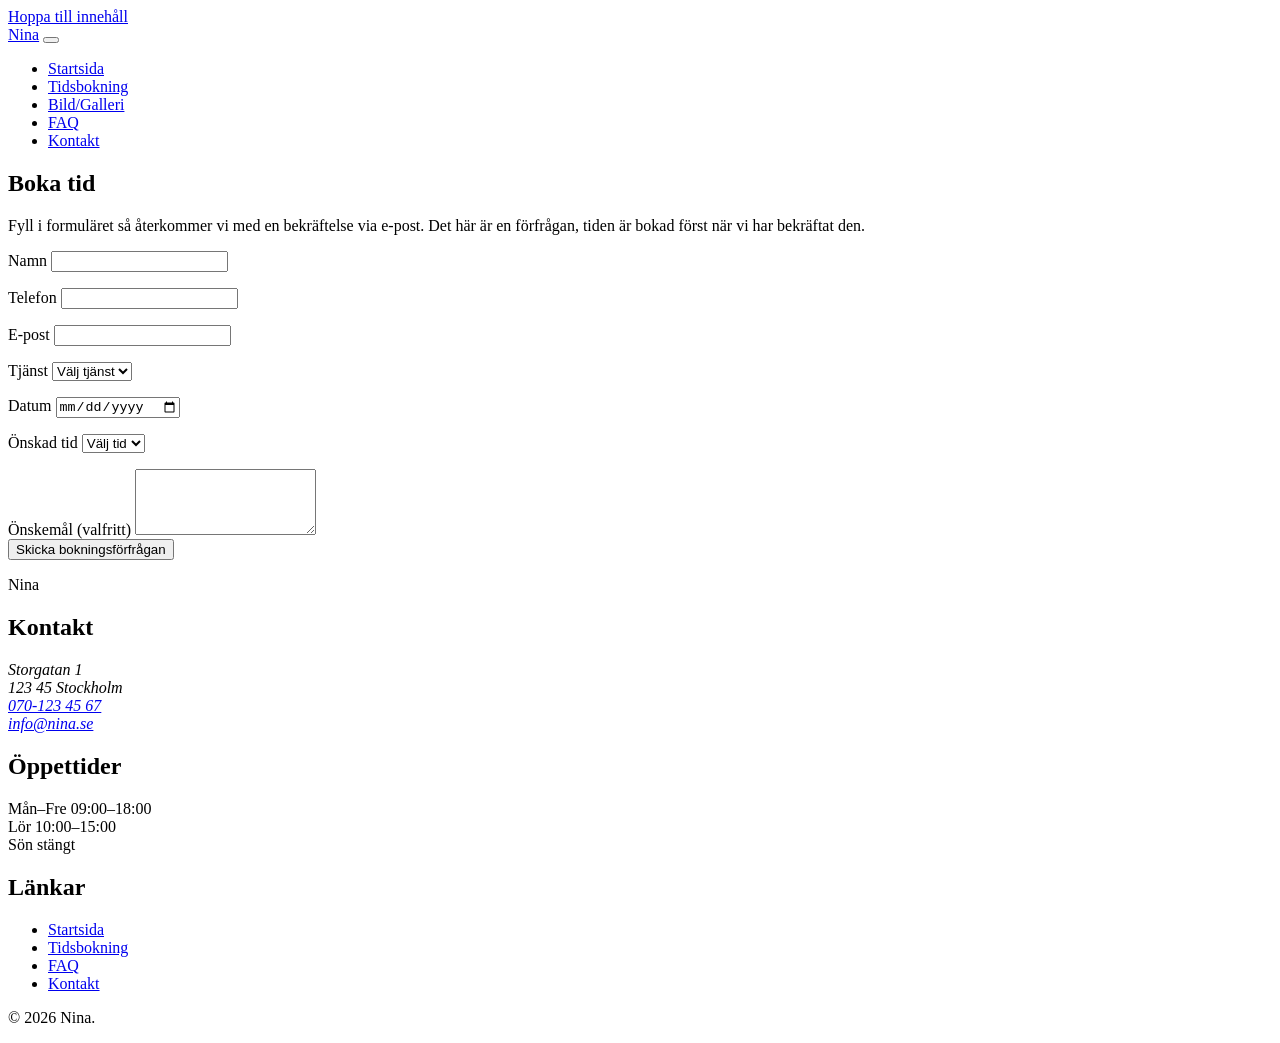
==== booking.html @ 43139fcc "feat: add booking page with form and validation" ====
<!DOCTYPE html>
<html lang="sv">

<head>
    <meta charset="UTF-8">
    <meta name="viewport" content="width=device-width, initial-scale=1.0">
    <meta name="description" content="Skicka en bokningsförfrågan till Nina. välj tjänst, datum och tid.">
    <title>Boka tid hos Nina</title>

    <link rel="preconnect" href="https://fonts.googleapis.com">
    <link rel="preconnect" href="https://fonts.gstatic.com" crossorigin>
    <link
        href="https://fonts.googleapis.com/css2?family=Lato:wght@400;700&family=Playfair+Display:wght@500;700&display=swap"
        rel="stylesheet">

    <link rel="stylesheet" href="css/style.css">

    <script src="js/main.js" defer></script>
</head>

<body>

    <!-- Link for keyboard users to skip the menu -->
    <a class="skip-link" href="#main">Hoppa till innehåll</a>

    <header class="site-header">
        <a class="logo" href="index.html">Nina</a>

        <!-- Hamburger button, shown on small screens only -->
        <button class="menu-toggle" id="menu-toggle" aria-label="Öppna meny" aria-expanded="false"
            aria-controls="main-nav">
            <span></span>
            <span></span>
            <span></span>
        </button>

        <nav id="main-nav" class="main-nav" aria-label="Huvudmeny">
            <ul>
                <!-- aria-current marks the page the visitor is on -->
                <li><a href="index.html">Startsida</a></li>
                <li><a href="booking.html" aria-current="page">Tidsbokning</a></li>
                <li><a href="gallery.html">Bild/Galleri</a></li>
                <li><a href="faq.html">FAQ</a></li>
                <li><a href="contact.html">Kontakt</a></li>
            </ul>
        </nav>
    </header>

    <main id="main">

        <!--  Booking request  -->
        <section class="page-section" aria-labelledby="page-title">
            <h1 id="page-title">Boka tid</h1>
            <p class="page-intro">
                Fyll i formuläret så återkommer vi med en bekräftelse via e-post.
                Det här är en förfrågan, tiden är bokad först när vi har bekräftat den.
            </p>

            <!-- no-validate turns off the browser's own validation, JS validates instead -->
            <form id="booking-form" novalidate>

                <div class="form-group">
                    <label for="b-name">Namn</label>
                    <input type="text" id="b-name" name="name" autocomplete="name">
                    <p class="error" id="b-name-error" role="alert"></p>
                </div>

                <div class="form-group">
                    <label for="b-phone">Telefon</label>
                    <input type="tel" id="b-phone" name="phone" autocomplete="tel">
                    <p class="error" id="b-phone-error" role="alert"></p>
                </div>

                <div class="form-group">
                    <label for="b-email">E-post</label>
                    <input type="email" id="b-email" name="email" autocomplete="email">
                    <p class="error" id="b-email-error" role="alert"></p>
                </div>

                <div class="form-group">
                    <label for="b-service">Tjänst</label>
                    <select id="b-service" name="service">
                        <option value="">Välj tjänst</option>
                        <option value="Hårfärg">Hårfärg</option>
                        <option value="Klippning">Klippning</option>
                        <option value="Styling">Styling</option>
                    </select>
                    <p class="error" id="b-service-error" role="alert"></p>
                </div>

                <div class="form-group">
                    <label for="b-date">Datum</label>
                    <input type="date" id="b-date" name="date">
                    <p class="error" id="b-date-error" role="alert"></p>
                </div>

                <div class="form-group">
                    <label for="b-time">Önskad tid</label>
                    <select id="b-time" name="time">
                        <option value="">Välj tid</option>
                        <option value="09:00">09:00</option>
                        <option value="10:00">10:00</option>
                        <option value="11:00">11:00</option>
                        <option value="12:00">12:00</option>
                        <option value="13:00">13:00</option>
                        <option value="14:00">14:00</option>
                        <option value="15:00">15:00</option>
                        <option value="16:00">16:00</option>
                        <option value="17:00">17:00</option>
                    </select>
                    <p class="error" id="b-time-error" role="alert"></p>
                </div>

                <!-- Optional field, no validation needed -->
                <div class="form-group">
                    <label for="b-notes">Önskemål (valfritt)</label>
                    <textarea id="b-notes" name="notes" rows="4"></textarea>
                </div>

                <button type="submit" class="btn">Skicka bokningsförfrågan</button>

                <!-- Confirmation message written by JS after a successful submit -->
                <p id="booking-success" class="success" role="status"></p>
            </form>
        </section>

    </main>

    <footer class="site-footer">
        <p class="logo">Nina</p>

        <div class="footer-columns">
            <section aria-labelledby="footer-contact">
                <h2 id="footer-contact">Kontakt</h2>
                <address>
                    Storgatan 1<br>
                    123 45 Stockholm<br>
                    <a href="tel:+46701234567">070-123 45 67</a><br>
                    <a href="mailto:info@nina.se">info@nina.se</a>
                </address>
            </section>

            <section aria-labelledby="footer-hours">
                <h2 id="footer-hours">Öppettider</h2>
                <p>Mån–Fre 09:00–18:00<br>Lör 10:00–15:00<br>Sön stängt</p>
            </section>

            <nav aria-labelledby="footer-links">
                <h2 id="footer-links">Länkar</h2>
                <ul>
                    <li><a href="index.html">Startsida</a></li>
                    <li><a href="booking.html">Tidsbokning</a></li>
                    <li><a href="faq.html">FAQ</a></li>
                    <li><a href="contact.html">Kontakt</a></li>
                </ul>
            </nav>
        </div>

        <p class="copyright">&copy; 2026 Nina.</p>
    </footer>

</body>

</html>
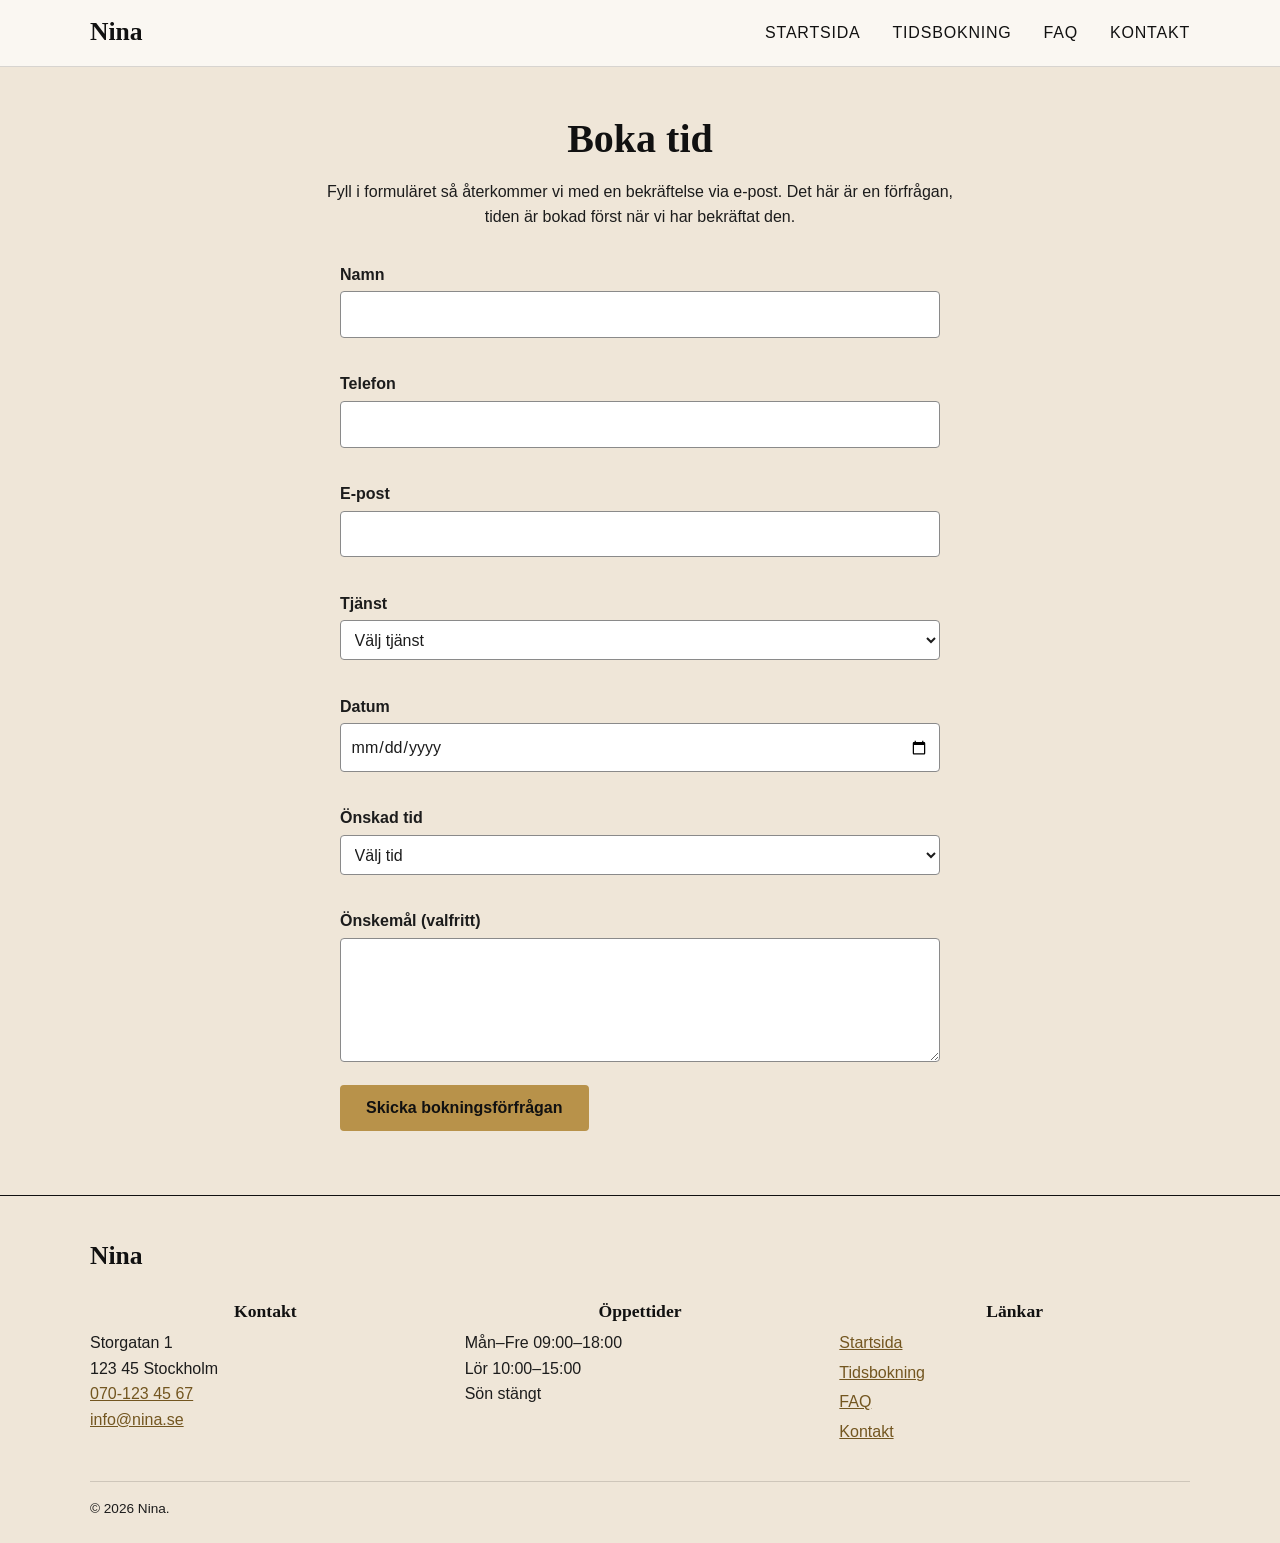
==== commit 322a9a4d: "fix: remove gallery link from nav" ====
--- a/booking.html
+++ b/booking.html
@@ -39,7 +39,6 @@
                 <!-- aria-current marks the page the visitor is on -->
                 <li><a href="index.html">Startsida</a></li>
                 <li><a href="booking.html" aria-current="page">Tidsbokning</a></li>
-                <li><a href="gallery.html">Bild/Galleri</a></li>
                 <li><a href="faq.html">FAQ</a></li>
                 <li><a href="contact.html">Kontakt</a></li>
             </ul>
--- a/css/style.css
+++ b/css/style.css
@@ -0,0 +1,647 @@
+/* Colour palette, fonts and side spacing stored as variables */
+:root {
+  --bg: #faf7f2; /* off-white: header and light sections */
+  --text: #1c1c1c; /* body text */
+  --primary: #111111; /* almost black: headings and dark sections */
+  --accent: #b8924a; /* gold: buttons and decorations */
+  --accent-dark: #735620; /* darker gold: text links  */
+  --surface: #efe6d8; /* beige: main page background */
+  --white: #ffffff;
+
+  --font-heading: "Playfair Display", serif;
+  --font-body: "Lato", sans-serif;
+
+  /* Side padding: at least 1rem, and content is centred (max 1100px) on wide screens */
+  --side: max(1rem, calc((100% - 1100px) / 2));
+}
+
+/* Make width and height include padding and border */
+*,
+*::before,
+*::after {
+  box-sizing: border-box;
+}
+
+/* Remove default spacing */
+* {
+  margin: 0;
+  padding: 0;
+}
+
+body {
+  background: var(--surface);
+  color: var(--text);
+  font-family: var(--font-body);
+  line-height: 1.6;
+}
+
+/* Images never become wider than their container */
+img {
+  display: block;
+  max-width: 100%;
+}
+
+h1,
+h2,
+h3 {
+  font-family: var(--font-heading);
+  color: var(--primary);
+  line-height: 1.2;
+}
+
+/* Section h2 are centred by default */
+h2 {
+  font-size: 1.8rem;
+  text-align: center;
+  margin-bottom: 1.5rem;
+}
+
+h3 {
+  font-size: 1.3rem;
+}
+
+a {
+  color: var(--accent-dark);
+}
+
+address {
+  font-style: normal;
+}
+/*
+ BUTTONS, FOCUS STYLE AND SKIP LINK
+*/
+
+/* Main button style used for all booking links */
+.btn {
+  display: inline-block;
+  background: var(--accent);
+  color: var(--primary);
+  border: 2px solid var(--accent);
+  border-radius: 4px;
+  padding: 0.75rem 1.5rem;
+  font-family: var(--font-body);
+  font-size: 1rem;
+  font-weight: 700;
+  text-decoration: none;
+  cursor: pointer;
+  transition:
+    background 0.2s,
+    color 0.2s;
+}
+
+/* Colours are inverted on hover and keyboard focus */
+.btn:hover,
+.btn:focus-visible {
+  background: var(--primary);
+  border-color: var(--primary);
+  color: var(--accent);
+}
+
+/* Clear outline for keyboard users (accessibility) */
+:focus-visible {
+  outline: 3px solid var(--primary);
+  outline-offset: 3px;
+}
+
+/* Skip link: hidden above the page until it gets keyboard focus */
+.skip-link {
+  position: absolute;
+  top: -4rem;
+  left: 1rem;
+  z-index: 100;
+  background: var(--primary);
+  color: var(--bg);
+  padding: 0.5rem 1rem;
+}
+
+.skip-link:focus {
+  top: 1rem;
+}
+
+/*
+HEADER AND NAVIGATION (hamburger menu on mobile)
+    */
+.site-header {
+  position: relative;
+  display: flex;
+  justify-content: space-between;
+  align-items: center;
+  padding: 0.75rem var(--side);
+  background: var(--bg);
+  border-bottom: 1px solid rgba(17, 17, 17, 0.15);
+}
+
+/* Logo text  */
+.logo {
+  font-family: var(--font-heading);
+  font-size: 1.6rem;
+  font-weight: 700;
+  color: var(--primary);
+  text-decoration: none;
+}
+
+/* Hamburger button: three bars on top of each other */
+.menu-toggle {
+  display: flex;
+  flex-direction: column;
+  gap: 5px;
+  background: none;
+  border: none;
+  padding: 0.5rem;
+  cursor: pointer;
+}
+
+/* One bar in the hamburger icon */
+.menu-toggle span {
+  display: block;
+  width: 26px;
+  height: 3px;
+  background: var(--primary);
+  transition:
+    transform 0.3s,
+    opacity 0.3s;
+}
+
+/* When the menu is open the bars turn into an X  */
+.menu-toggle[aria-expanded="true"] span:nth-child(1) {
+  transform: translateY(8px) rotate(45deg);
+}
+.menu-toggle[aria-expanded="true"] span:nth-child(2) {
+  opacity: 0;
+}
+.menu-toggle[aria-expanded="true"] span:nth-child(3) {
+  transform: translateY(-8px) rotate(-45deg);
+}
+
+/* Mobile menu: hidden by default */
+.main-nav {
+  display: none;
+  position: absolute;
+  top: 100%;
+  left: 0;
+  right: 0;
+  z-index: 50;
+  background: var(--bg);
+  border-bottom: 1px solid rgba(17, 17, 17, 0.15);
+}
+
+.main-nav.open {
+  display: block;
+}
+
+.main-nav ul {
+  list-style: none;
+}
+
+.main-nav a {
+  display: block;
+  padding: 1rem var(--side);
+  color: var(--primary);
+  text-decoration: none;
+  text-transform: uppercase;
+  letter-spacing: 0.05em;
+}
+
+/* Beige background when hovering a menu link */
+.main-nav a:hover {
+  background: var(--surface);
+}
+
+/* HOMEPAGE */
+
+.hero-images {
+  display: grid;
+  grid-template-columns: repeat(3, 1fr);
+  gap: 2px;
+}
+
+.hero-images img {
+  width: 100%;
+  height: 240px;
+  object-fit: cover;
+}
+
+.hero-text {
+  padding: 2rem var(--side);
+  text-align: center;
+  background: var(--bg);
+}
+
+.hero-text h1 {
+  font-size: 2rem;
+  margin-bottom: 0.75rem;
+}
+
+.hero-text p {
+  max-width: 36rem;
+  margin: 0 auto 1.5rem;
+}
+/* ----- Services ----- */
+
+/* Space around the services section */
+.services {
+  padding: 3rem var(--side);
+}
+
+/* Mobile: one card per row */
+.service-cards {
+  display: grid;
+  grid-template-columns: 1fr;
+  gap: 2.5rem;
+}
+
+.card {
+  display: flex;
+  flex-direction: column;
+  align-items: center;
+  gap: 0.75rem;
+  text-align: center;
+}
+
+.card img {
+  width: 100%;
+  max-width: 320px;
+  aspect-ratio: 3 / 4;
+  object-fit: cover;
+}
+
+.card p {
+  flex-grow: 1;
+}
+
+/* About section: text and image under each other on mobile */
+.about {
+  display: grid;
+  gap: 1.5rem;
+  padding: 3rem var(--side);
+  background: var(--bg);
+}
+
+.about h2 {
+  text-align: left;
+}
+
+.about-text p {
+  margin-bottom: 1rem;
+}
+
+.about img {
+  width: 100%;
+  aspect-ratio: 4 / 3;
+  object-fit: cover;
+  border-radius: 4px;
+}
+
+.why-us {
+  padding: 3rem var(--side);
+}
+
+.why-list {
+  list-style: none;
+  display: grid;
+  gap: 1.5rem;
+}
+
+/*  white box with a gold line on top */
+.why-list li {
+  background: var(--white);
+  border-top: 3px solid var(--accent);
+  padding: 1.5rem;
+  text-align: center;
+}
+
+.why-list h3 {
+  margin-bottom: 0.5rem;
+}
+/* ----- Testimonials ----- */
+
+.testimonials {
+  padding: 3rem var(--side);
+  background: var(--bg);
+}
+
+/* Reviews under each other on mobile */
+.review-list {
+  display: grid;
+  gap: 1.5rem;
+}
+
+.review-list figure {
+  background: var(--surface);
+  border-left: 4px solid var(--accent);
+  padding: 1.5rem;
+}
+
+.review-list blockquote {
+  font-family: var(--font-heading);
+  font-size: 1.1rem;
+  font-style: italic;
+}
+
+.review-list figcaption {
+  margin-top: 0.75rem;
+  font-size: 0.9rem;
+  font-weight: 700;
+}
+
+/* ----- Opening hours ----- */
+
+.hours {
+  padding: 3rem var(--side);
+  text-align: center;
+}
+
+.open-status {
+  margin-bottom: 1rem;
+  font-weight: 700;
+}
+
+/* Opening hours table */
+.hours table {
+  width: 100%;
+  max-width: 420px;
+  margin: 0 auto 1.5rem;
+  border-collapse: collapse;
+  background: var(--white);
+}
+
+.hours caption {
+  padding: 0.75rem;
+  font-weight: 700;
+}
+
+.hours th,
+.hours td {
+  padding: 0.75rem;
+  text-align: left;
+  border-bottom: 1px solid #d8cdbb;
+}
+
+/* ----- Call to action ----- */
+
+.cta {
+  padding: 3.5rem var(--side);
+  background: var(--primary);
+  text-align: center;
+}
+
+.cta h2 {
+  color: var(--bg);
+}
+
+.cta p {
+  margin-bottom: 1.5rem;
+  color: var(--bg);
+}
+
+/* hover colours on a dark background */
+.cta .btn:hover,
+.cta .btn:focus-visible {
+  background: var(--bg);
+  border-color: var(--bg);
+  color: var(--primary);
+}
+
+/* Gold focus outline, visible on the dark background */
+.cta :focus-visible {
+  outline-color: var(--accent);
+}
+
+/* FOOTER */
+
+.site-footer {
+  padding: 2.5rem var(--side) 1.5rem;
+  background: var(--surface);
+  border-top: 1px solid var(--primary);
+  text-align: center;
+}
+
+.site-footer .logo {
+  display: block;
+  margin-bottom: 1.5rem;
+}
+
+/* Mobile: footer columns are placed under each other */
+.footer-columns {
+  display: grid;
+  gap: 1.5rem;
+}
+
+.site-footer h2 {
+  font-size: 1.1rem;
+  margin-bottom: 0.5rem;
+}
+
+.site-footer ul {
+  list-style: none;
+}
+
+.site-footer li {
+  margin-bottom: 0.25rem;
+}
+
+.copyright {
+  margin-top: 2rem;
+  padding-top: 1rem;
+  border-top: 1px solid rgba(17, 17, 17, 0.15);
+  font-size: 0.85rem;
+}
+
+/* 
+    BOOKING, CONTACT AND FAQ 
+   */
+
+.page-section {
+  padding: 3rem var(--side);
+}
+
+.page-section h1 {
+  font-size: 2rem;
+  text-align: center;
+  margin-bottom: 1rem;
+}
+
+.page-intro {
+  max-width: 40rem;
+  margin: 0 auto 2rem;
+  text-align: center;
+}
+
+/*  Forms */
+
+.page-section > form {
+  max-width: 600px;
+  margin: 0 auto;
+}
+
+.form-group {
+  margin-bottom: 1rem;
+}
+
+label {
+  display: block;
+  font-weight: 700;
+  margin-bottom: 0.25rem;
+}
+
+input,
+select,
+textarea {
+  width: 100%;
+  padding: 0.6rem;
+  border: 1px solid #8a8a8a;
+  border-radius: 4px;
+  background: var(--white);
+  color: var(--text);
+  font: inherit;
+}
+
+textarea {
+  resize: vertical;
+}
+
+/* Gold outline when a field is selected */
+input:focus,
+select:focus,
+textarea:focus {
+  outline: 3px solid var(--accent);
+  outline-offset: 1px;
+}
+
+/* Red border on fields with an error */
+[aria-invalid="true"] {
+  border-color: #b00020;
+}
+
+/* Error message under a field  */
+.error {
+  min-height: 1.2em;
+  color: #b00020;
+  font-size: 0.9rem;
+}
+
+/* Green confirmation message  */
+.success {
+  margin-top: 1rem;
+  color: #1b5e20;
+  font-weight: 700;
+}
+
+/* ----- Contact page ----- */
+
+.contact-layout {
+  display: grid;
+  gap: 2rem;
+  max-width: 900px;
+  margin: 0 auto;
+}
+
+.contact-layout h2 {
+  font-size: 1.5rem;
+  text-align: left;
+}
+
+.contact-info {
+  background: var(--white);
+  border-top: 3px solid var(--accent);
+  padding: 1.5rem;
+}
+/* ----- FAQ page ----- */
+
+.faq-list {
+  max-width: 700px;
+  margin: 0 auto;
+}
+
+.faq-item {
+  background: var(--white);
+  border-left: 4px solid var(--accent);
+  margin-bottom: 1rem;
+}
+
+.faq-item summary {
+  padding: 1rem 1.25rem;
+  font-weight: 700;
+  cursor: pointer;
+}
+
+.faq-item p {
+  padding: 0 1.25rem 1rem;
+}
+
+@media (min-width: 768px) {
+  h2 {
+    font-size: 2.2rem;
+  }
+
+  .page-section h1 {
+    font-size: 2.5rem;
+  }
+
+  /* Hide the hamburger button on larger screens */
+  .menu-toggle {
+    display: none;
+  }
+
+  .main-nav {
+    display: block;
+    position: static;
+    background: none;
+    border: none;
+  }
+
+  /* Menu links in a row */
+  .main-nav ul {
+    display: flex;
+    gap: 2rem;
+  }
+
+  .main-nav a {
+    padding: 0.5rem 0;
+  }
+
+  .main-nav a:hover {
+    background: none;
+    color: var(--accent-dark);
+  }
+
+  .hero-images img {
+    height: 480px;
+  }
+
+  .hero-text h1 {
+    font-size: 3rem;
+  }
+
+  /* Services: three cards in a row */
+  .service-cards {
+    grid-template-columns: repeat(3, 1fr);
+    gap: 2rem;
+  }
+
+  /* About: text and image side by side */
+  .about {
+    grid-template-columns: 1fr 1fr;
+    align-items: center;
+    gap: 3rem;
+  }
+
+  /* Why choose us and reviews: three columns */
+  .why-list,
+  .review-list {
+    grid-template-columns: repeat(3, 1fr);
+  }
+
+  .contact-layout {
+    grid-template-columns: 1fr 2fr;
+    align-items: start;
+  }
+
+  .site-footer {
+    text-align: left;
+  }
+
+  .footer-columns {
+    grid-template-columns: repeat(3, 1fr);
+  }
+}
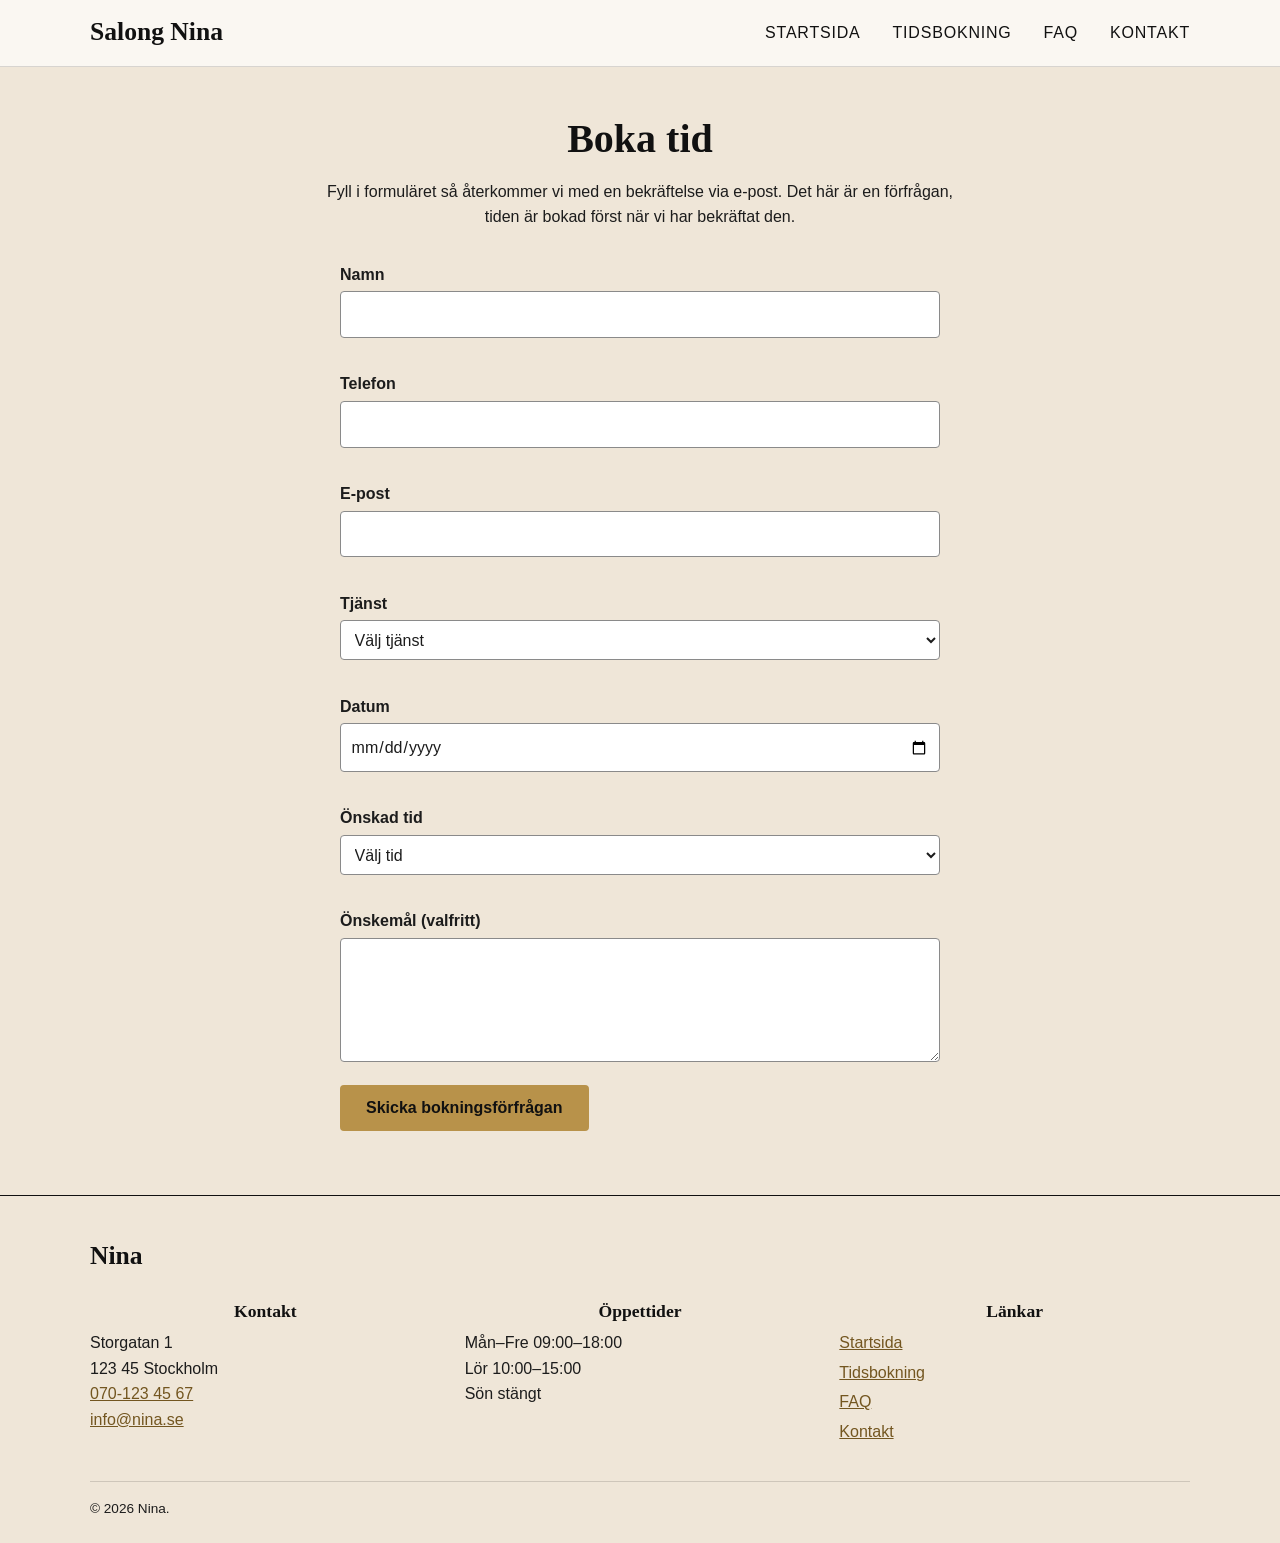
==== commit 42dedee7: "feat: update logo text to "Salong Nina" in booking, contact, and FAQ pages" ====
--- a/booking.html
+++ b/booking.html
@@ -24,7 +24,7 @@
     <a class="skip-link" href="#main">Hoppa till innehåll</a>
 
     <header class="site-header">
-        <a class="logo" href="index.html">Nina</a>
+        <a class="logo" href="index.html">Salong Nina</a>
 
         <!-- Hamburger button, shown on small screens only -->
         <button class="menu-toggle" id="menu-toggle" aria-label="Öppna meny" aria-expanded="false"
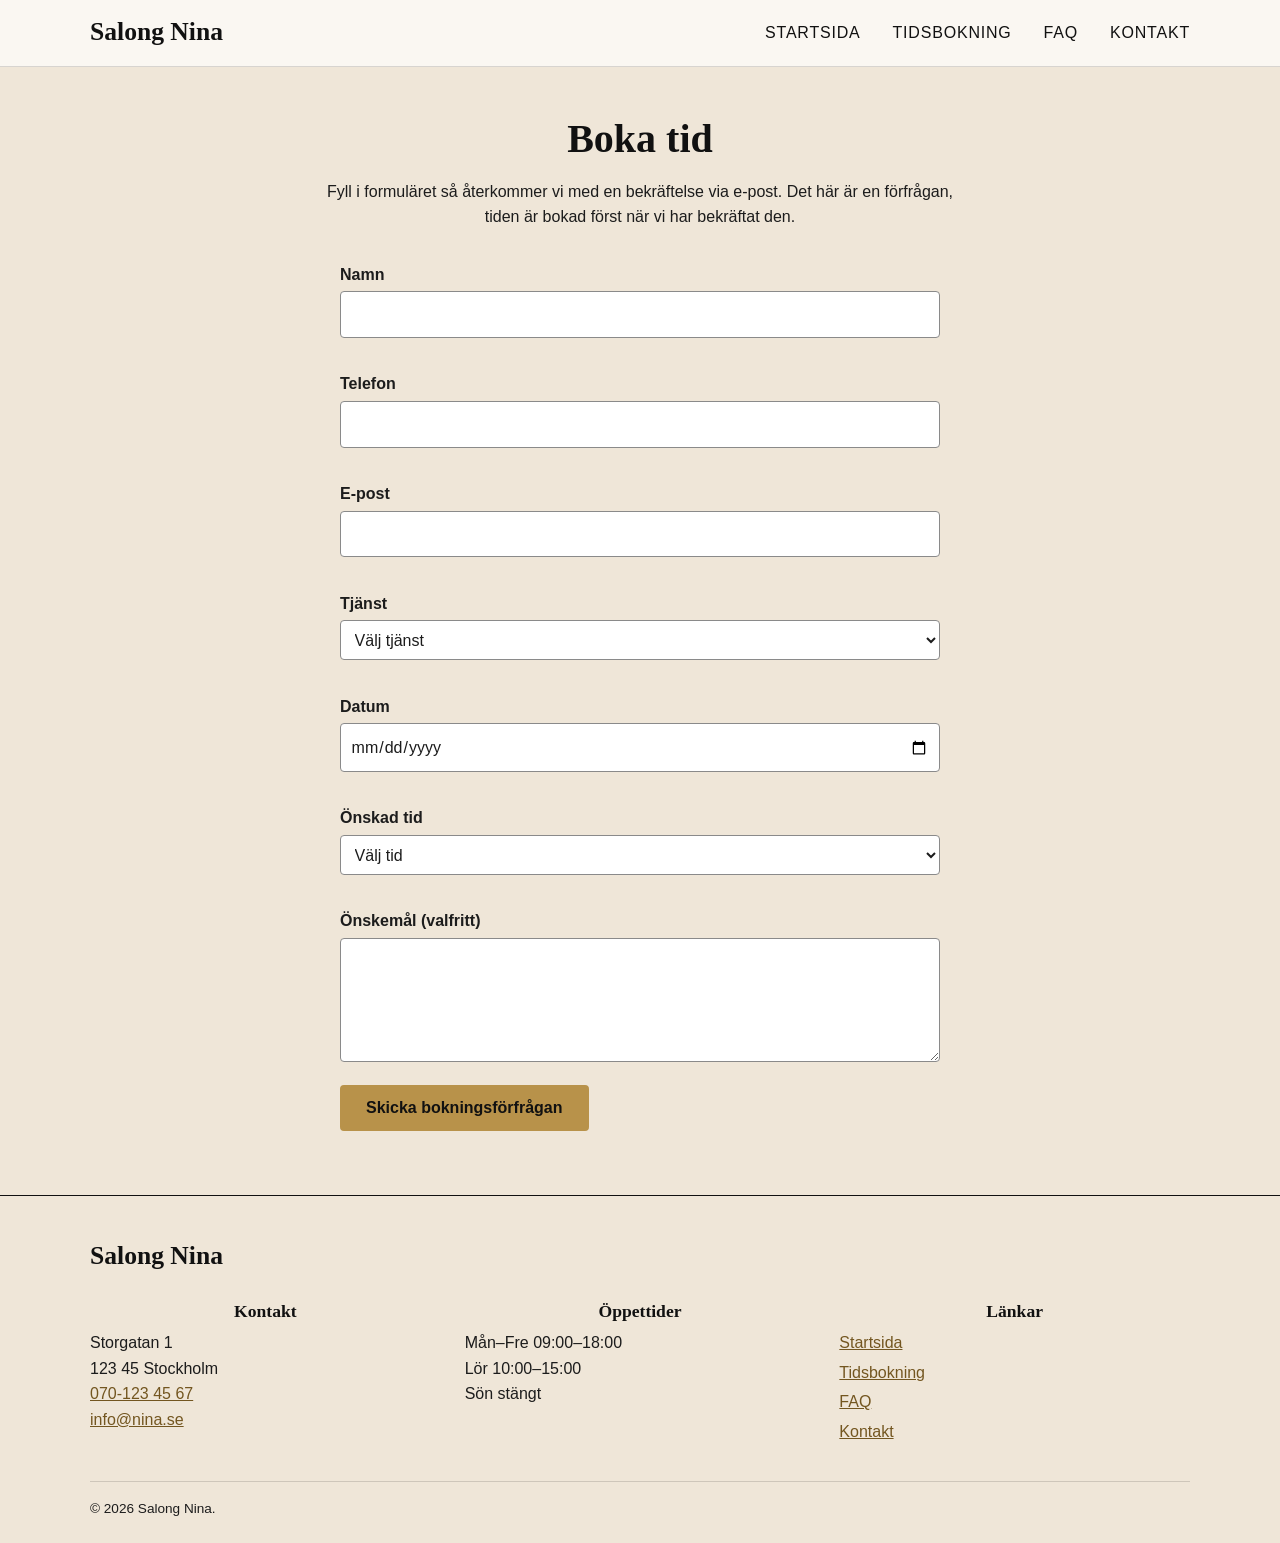
==== commit 1d062b18: "feat: update footer logo and copyright text to "Salong Nina" in booking, contact, and FAQ pages" ====
--- a/booking.html
+++ b/booking.html
@@ -126,7 +126,7 @@
     </main>
 
     <footer class="site-footer">
-        <p class="logo">Nina</p>
+        <p class="logo">Salong Nina</p>
 
         <div class="footer-columns">
             <section aria-labelledby="footer-contact">
@@ -155,7 +155,7 @@
             </nav>
         </div>
 
-        <p class="copyright">&copy; 2026 Nina.</p>
+        <p class="copyright">&copy; 2026 Salong Nina.</p>
     </footer>
 
 </body>
